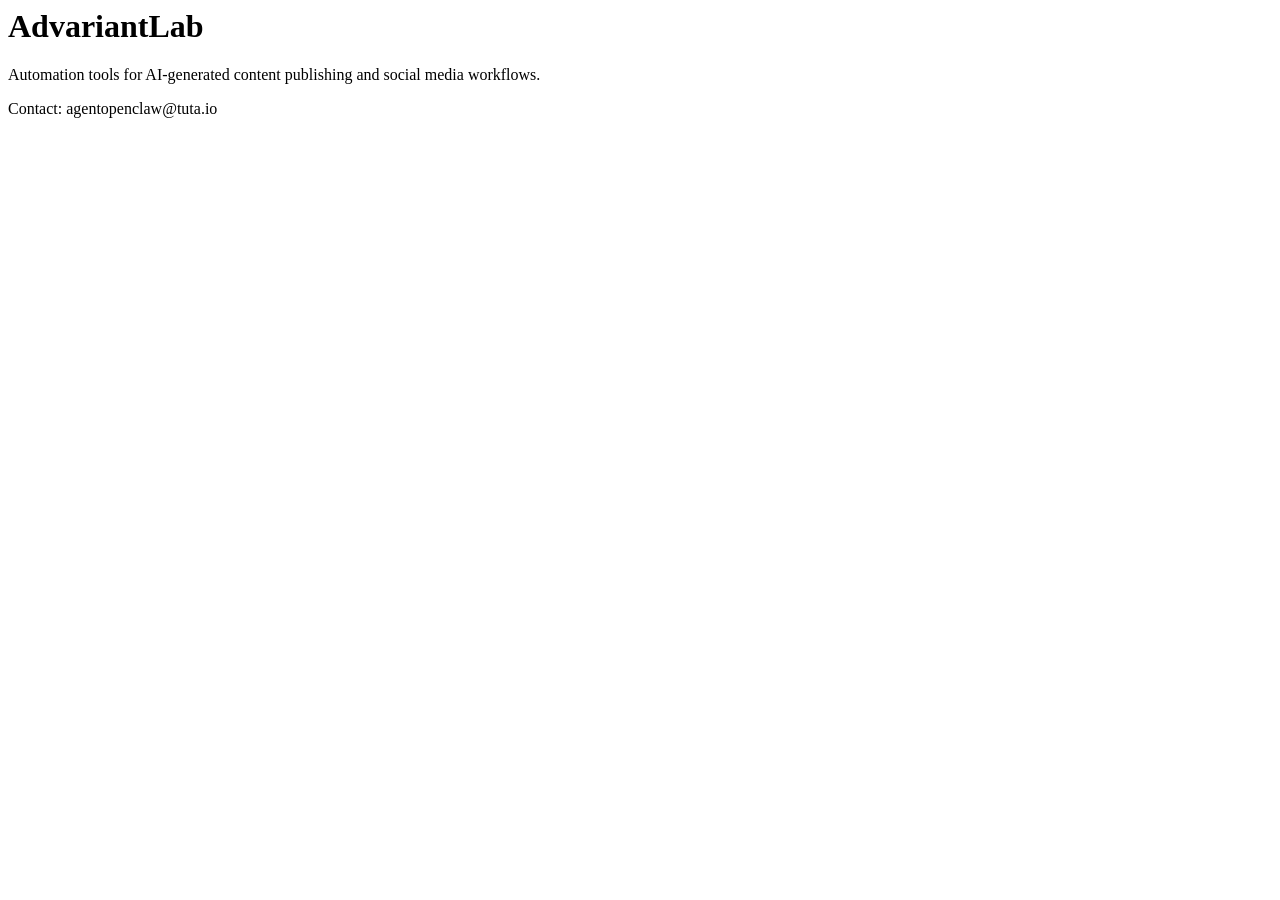
==== index.html @ 53792f22 "Create index.html" ====
<html>
<head>
<title>AdvariantLab</title>
</head>

<body>
<h1>AdvariantLab</h1>

<p>Automation tools for AI-generated content publishing and social media workflows.</p>

<p>Contact: agentopenclaw@tuta.io</p>

</body>
</html>
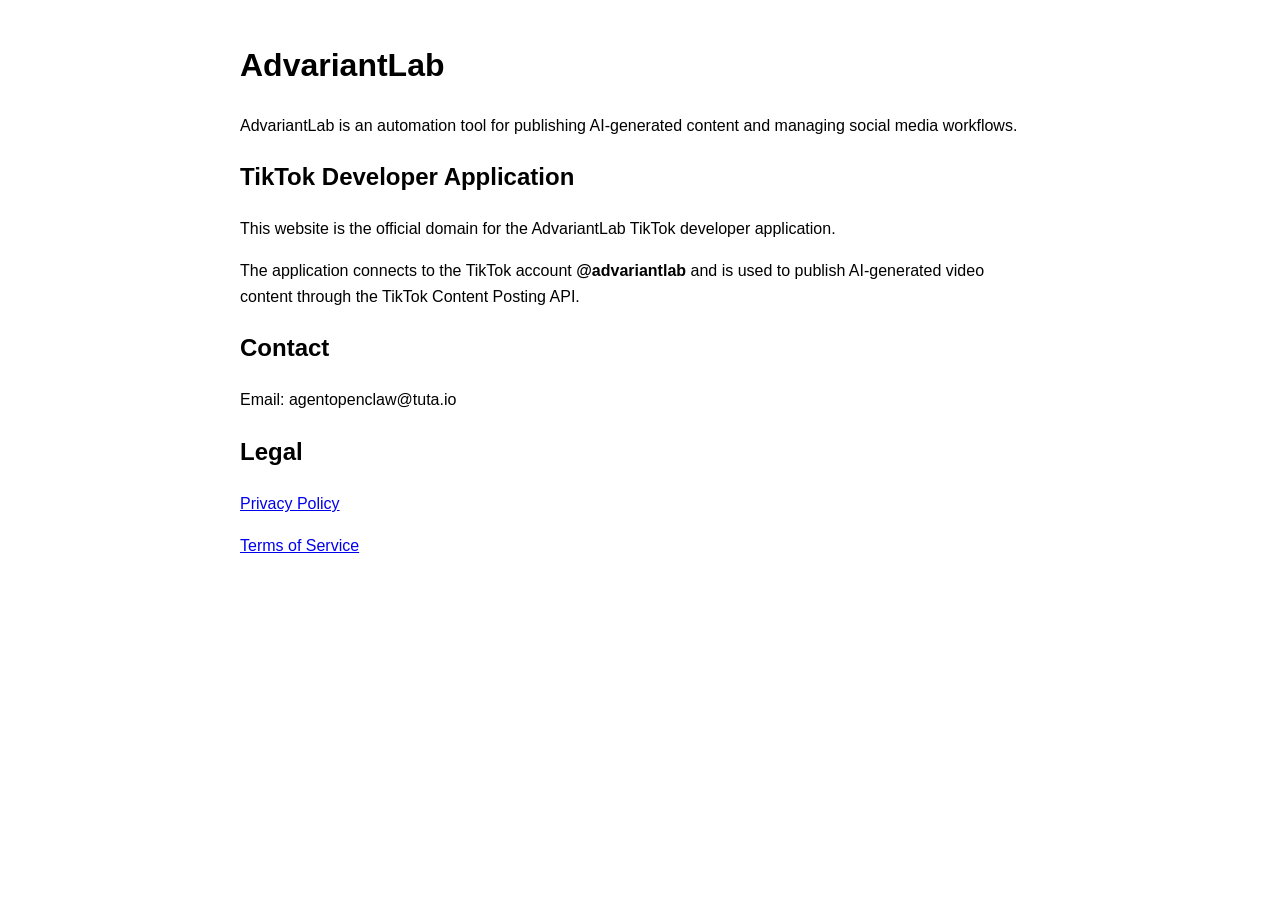
==== commit c9634460: "Update index.html" ====
--- a/index.html
+++ b/index.html
@@ -3,12 +3,37 @@
 <title>AdvariantLab</title>
 </head>
 
-<body>
+<body style="font-family: Arial; max-width: 800px; margin: 40px auto; line-height: 1.6;">
+
 <h1>AdvariantLab</h1>
 
-<p>Automation tools for AI-generated content publishing and social media workflows.</p>
+<p>
+AdvariantLab is an automation tool for publishing AI-generated content and managing social media workflows.
+</p>
 
-<p>Contact: agentopenclaw@tuta.io</p>
+<h2>TikTok Developer Application</h2>
+
+<p>
+This website is the official domain for the AdvariantLab TikTok developer application.
+</p>
+
+<p>
+The application connects to the TikTok account <strong>@advariantlab</strong> and is used to publish AI-generated video content through the TikTok Content Posting API.
+</p>
+
+<h2>Contact</h2>
+
+<p>Email: agentopenclaw@tuta.io</p>
+
+<h2>Legal</h2>
+
+<p>
+<a href="privacy.html">Privacy Policy</a>
+</p>
+
+<p>
+<a href="terms.html">Terms of Service</a>
+</p>
 
 </body>
 </html>
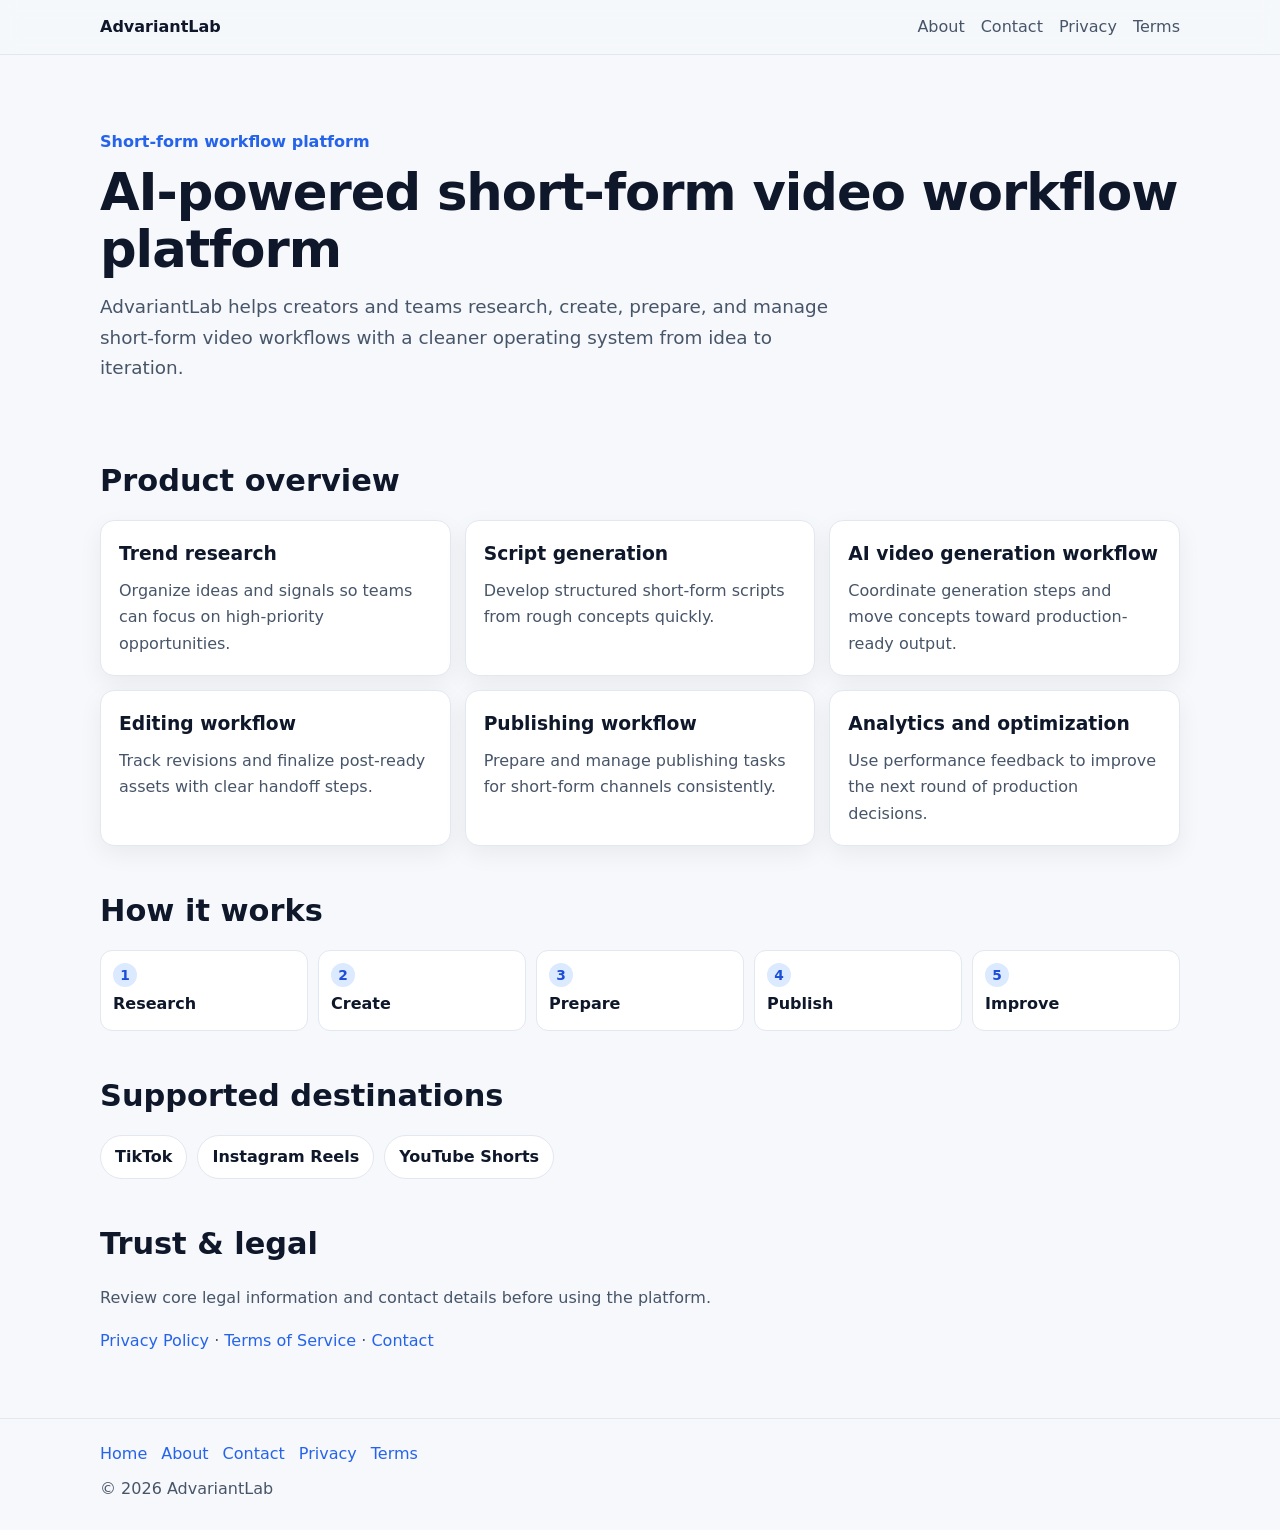
==== commit 554f3751: "Rebuild static site pages and styling for professional SaaS presentation" ====
--- a/index.html
+++ b/index.html
@@ -1,39 +1,82 @@
-<html>
+<!doctype html>
+<html lang="en">
 <head>
-<title>AdvariantLab</title>
+  <meta charset="utf-8" />
+  <meta name="viewport" content="width=device-width, initial-scale=1" />
+  <title>AdvariantLab — AI-powered short-form video workflow platform</title>
+  <meta name="description" content="AdvariantLab helps creators and teams research, create, prepare, and manage short-form video workflows." />
+  <link rel="stylesheet" href="css/styles.css" />
 </head>
+<body>
+  <header class="site-header">
+    <div class="container nav-wrap">
+      <a class="brand" href="index.html">AdvariantLab</a>
+      <nav class="nav" aria-label="Main navigation">
+        <a href="about.html">About</a>
+        <a href="contact.html">Contact</a>
+        <a href="privacy.html">Privacy</a>
+        <a href="terms.html">Terms</a>
+      </nav>
+    </div>
+  </header>
 
-<body style="font-family: Arial; max-width: 800px; margin: 40px auto; line-height: 1.6;">
+  <main>
+    <section class="hero container">
+      <p class="eyebrow">Short-form workflow platform</p>
+      <h1>AI-powered short-form video workflow platform</h1>
+      <p class="subhead">AdvariantLab helps creators and teams research, create, prepare, and manage short-form video workflows with a cleaner operating system from idea to iteration.</p>
+    </section>
 
-<h1>AdvariantLab</h1>
+    <section class="section container">
+      <h2>Product overview</h2>
+      <div class="grid grid-3">
+        <article class="card"><h3>Trend research</h3><p>Organize ideas and signals so teams can focus on high-priority opportunities.</p></article>
+        <article class="card"><h3>Script generation</h3><p>Develop structured short-form scripts from rough concepts quickly.</p></article>
+        <article class="card"><h3>AI video generation workflow</h3><p>Coordinate generation steps and move concepts toward production-ready output.</p></article>
+        <article class="card"><h3>Editing workflow</h3><p>Track revisions and finalize post-ready assets with clear handoff steps.</p></article>
+        <article class="card"><h3>Publishing workflow</h3><p>Prepare and manage publishing tasks for short-form channels consistently.</p></article>
+        <article class="card"><h3>Analytics and optimization</h3><p>Use performance feedback to improve the next round of production decisions.</p></article>
+      </div>
+    </section>
 
-<p>
-AdvariantLab is an automation tool for publishing AI-generated content and managing social media workflows.
-</p>
+    <section class="section container">
+      <h2>How it works</h2>
+      <div class="steps">
+        <div class="step"><span>1</span><strong>Research</strong></div>
+        <div class="step"><span>2</span><strong>Create</strong></div>
+        <div class="step"><span>3</span><strong>Prepare</strong></div>
+        <div class="step"><span>4</span><strong>Publish</strong></div>
+        <div class="step"><span>5</span><strong>Improve</strong></div>
+      </div>
+    </section>
 
-<h2>TikTok Developer Application</h2>
+    <section class="section container">
+      <h2>Supported destinations</h2>
+      <div class="platforms">
+        <span class="pill">TikTok</span>
+        <span class="pill">Instagram Reels</span>
+        <span class="pill">YouTube Shorts</span>
+      </div>
+    </section>
 
-<p>
-This website is the official domain for the AdvariantLab TikTok developer application.
-</p>
+    <section class="section container legal">
+      <h2>Trust & legal</h2>
+      <p>Review core legal information and contact details before using the platform.</p>
+      <p><a href="privacy.html">Privacy Policy</a> · <a href="terms.html">Terms of Service</a> · <a href="contact.html">Contact</a></p>
+    </section>
+  </main>
 
-<p>
-The application connects to the TikTok account <strong>@advariantlab</strong> and is used to publish AI-generated video content through the TikTok Content Posting API.
-</p>
-
-<h2>Contact</h2>
-
-<p>Email: agentopenclaw@tuta.io</p>
-
-<h2>Legal</h2>
-
-<p>
-<a href="privacy.html">Privacy Policy</a>
-</p>
-
-<p>
-<a href="terms.html">Terms of Service</a>
-</p>
-
+  <footer class="site-footer">
+    <div class="container">
+      <div class="footer-links">
+        <a href="index.html">Home</a>
+        <a href="about.html">About</a>
+        <a href="contact.html">Contact</a>
+        <a href="privacy.html">Privacy</a>
+        <a href="terms.html">Terms</a>
+      </div>
+      <p>© 2026 AdvariantLab</p>
+    </div>
+  </footer>
 </body>
 </html>
--- a/css/styles.css
+++ b/css/styles.css
@@ -0,0 +1,178 @@
+:root {
+  --bg: #f6f8fb;
+  --surface: #ffffff;
+  --text: #0f172a;
+  --muted: #475569;
+  --line: #e2e8f0;
+  --primary: #2563eb;
+  --radius: 14px;
+  --shadow: 0 8px 24px rgba(15, 23, 42, 0.06);
+}
+* { box-sizing: border-box; }
+html, body { margin: 0; padding: 0; }
+body {
+  font-family: Inter, ui-sans-serif, system-ui, -apple-system, "Segoe UI", Roboto, Helvetica, Arial, sans-serif;
+  background: var(--bg);
+  color: var(--text);
+  line-height: 1.65;
+}
+.container { width: min(1080px, 92%); margin: 0 auto; }
+a { color: var(--primary); text-decoration: none; }
+a:hover { text-decoration: underline; }
+
+.site-header {
+  position: sticky;
+  top: 0;
+  z-index: 10;
+  background: rgba(246, 248, 251, 0.9);
+  backdrop-filter: blur(8px);
+  border-bottom: 1px solid var(--line);
+}
+.nav-wrap {
+  display: flex;
+  justify-content: space-between;
+  align-items: center;
+  gap: 18px;
+  padding: 14px 0;
+}
+.brand {
+  font-weight: 700;
+  color: var(--text);
+}
+.nav {
+  display: flex;
+  gap: 16px;
+  flex-wrap: wrap;
+}
+.nav a {
+  color: var(--muted);
+  font-weight: 500;
+}
+.nav a:hover { color: var(--text); text-decoration: none; }
+
+.hero {
+  padding: 74px 0 34px;
+}
+.eyebrow {
+  margin: 0 0 8px;
+  color: var(--primary);
+  font-weight: 600;
+}
+.hero h1 {
+  margin: 0;
+  font-size: clamp(2rem, 5vw, 3.2rem);
+  line-height: 1.12;
+  letter-spacing: -0.02em;
+}
+.subhead {
+  margin-top: 14px;
+  color: var(--muted);
+  max-width: 760px;
+  font-size: clamp(1rem, 2vw, 1.15rem);
+}
+
+.section {
+  padding: 20px 0;
+}
+.section h2 {
+  margin: 0 0 14px;
+  font-size: clamp(1.35rem, 3vw, 1.9rem);
+}
+
+.grid {
+  display: grid;
+  gap: 14px;
+}
+.grid-3 {
+  grid-template-columns: repeat(3, minmax(0, 1fr));
+}
+.card {
+  background: var(--surface);
+  border: 1px solid var(--line);
+  border-radius: var(--radius);
+  box-shadow: var(--shadow);
+  padding: 18px;
+}
+.card h3,
+.card h2 { margin: 0 0 8px; }
+.card p { margin: 0; color: var(--muted); }
+
+.steps {
+  display: grid;
+  grid-template-columns: repeat(5, minmax(0, 1fr));
+  gap: 10px;
+}
+.step {
+  background: var(--surface);
+  border: 1px solid var(--line);
+  border-radius: 12px;
+  padding: 12px;
+  display: grid;
+  gap: 4px;
+}
+.step span {
+  display: inline-block;
+  width: 24px;
+  height: 24px;
+  line-height: 24px;
+  text-align: center;
+  border-radius: 999px;
+  background: #dbeafe;
+  color: #1d4ed8;
+  font-weight: 700;
+  font-size: 0.86rem;
+}
+
+.platforms {
+  display: flex;
+  gap: 10px;
+  flex-wrap: wrap;
+}
+.pill {
+  border: 1px solid var(--line);
+  background: var(--surface);
+  border-radius: 999px;
+  padding: 8px 14px;
+  font-weight: 600;
+}
+
+.legal p { color: var(--muted); }
+
+.simple-page {
+  padding: 56px 0 24px;
+}
+.simple-page h1 {
+  margin: 0 0 18px;
+  font-size: clamp(1.8rem, 4vw, 2.4rem);
+  letter-spacing: -0.02em;
+}
+.simple-page section {
+  margin-bottom: 14px;
+}
+.contact-card p + p {
+  margin-top: 10px;
+}
+
+.site-footer {
+  margin-top: 28px;
+  border-top: 1px solid var(--line);
+  padding: 22px 0 28px;
+}
+.footer-links {
+  display: flex;
+  gap: 14px;
+  flex-wrap: wrap;
+  margin-bottom: 8px;
+}
+.site-footer p {
+  margin: 0;
+  color: var(--muted);
+}
+
+@media (max-width: 900px) {
+  .grid-3 { grid-template-columns: 1fr 1fr; }
+  .steps { grid-template-columns: 1fr 1fr 1fr; }
+}
+@media (max-width: 640px) {
+  .grid-3, .steps { grid-template-columns: 1fr; }
+}
